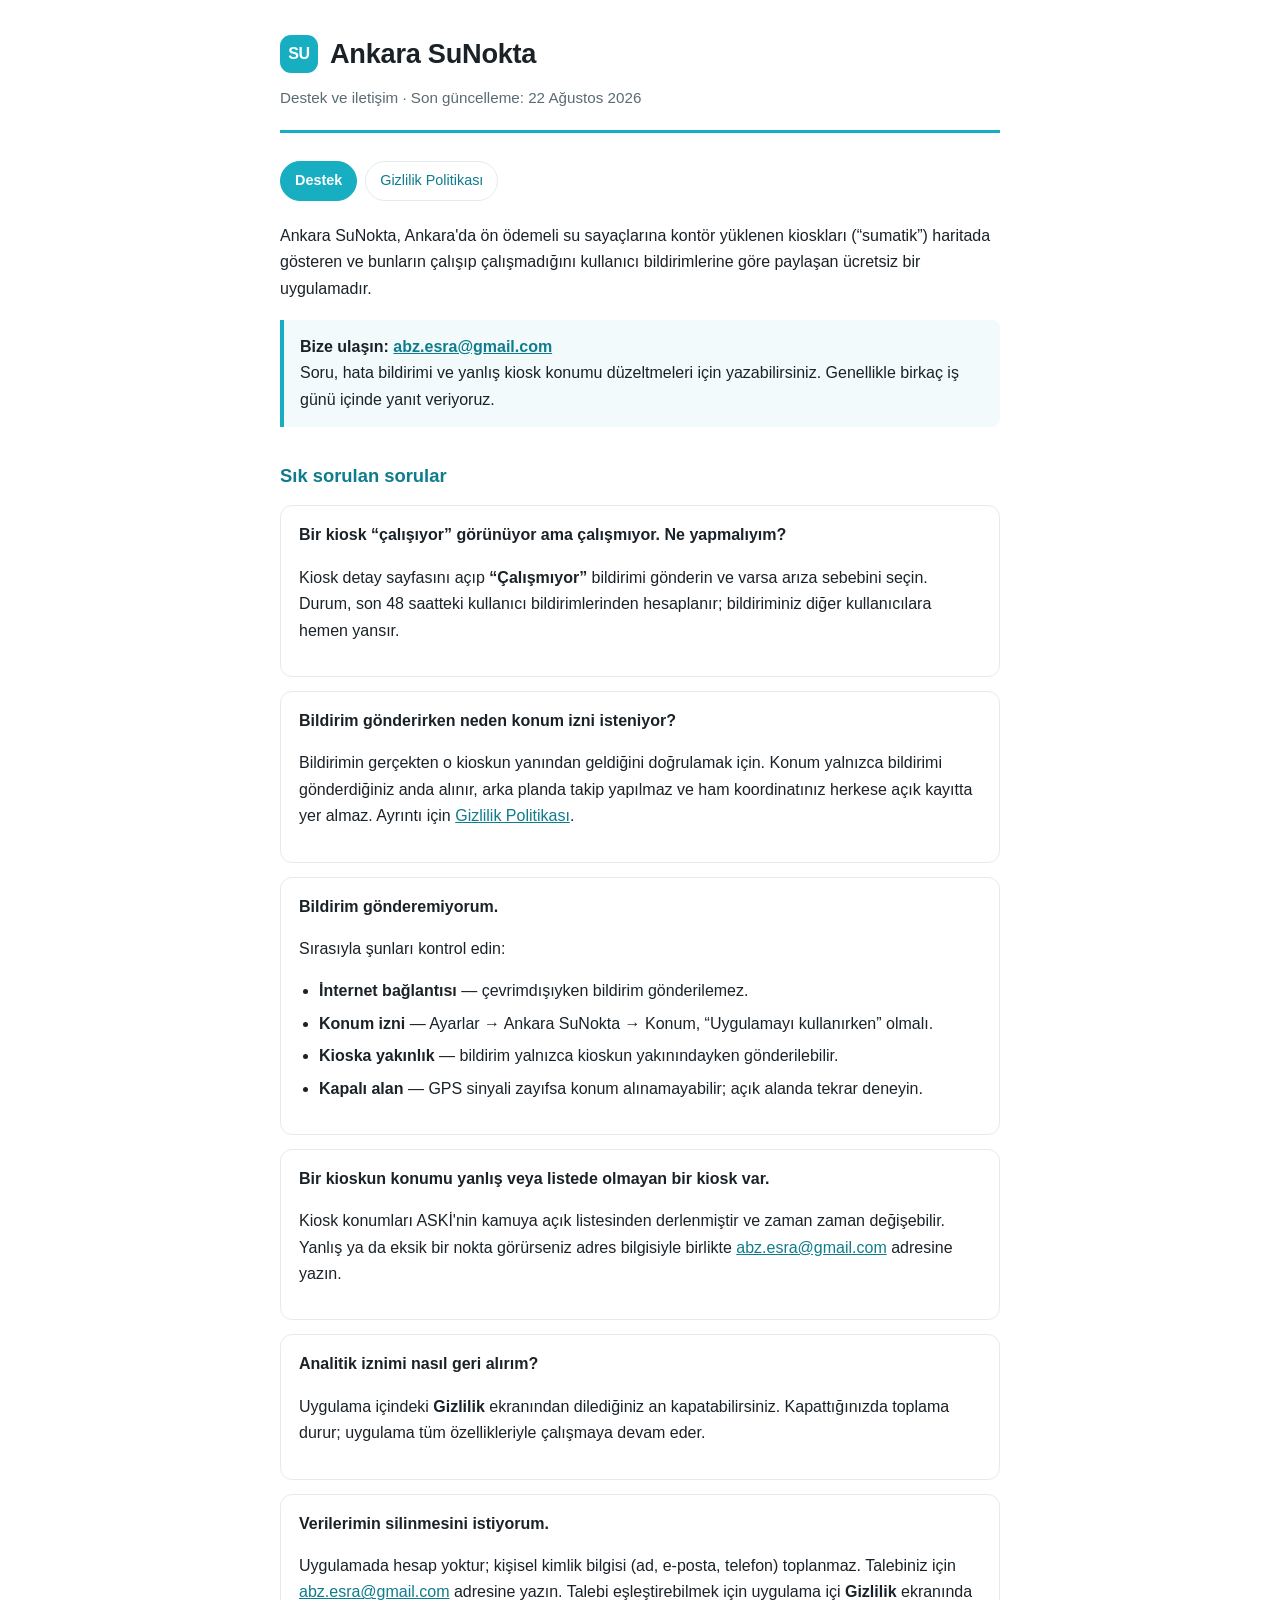
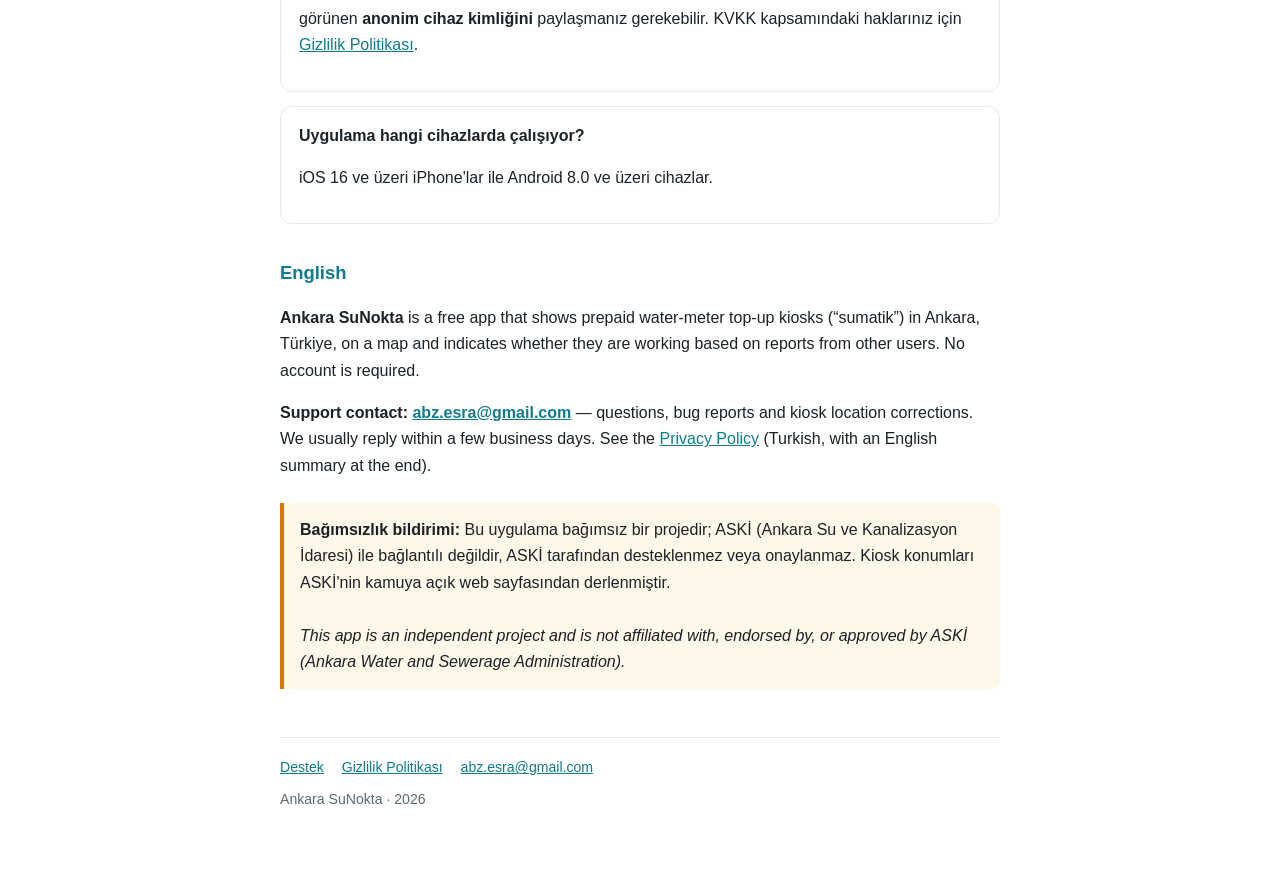
==== index.html @ 1bb0b61d "Ankara SuNokta destek ve gizlilik sayfaları App Store Connect iki URL istiyor: Support URL ve Privac" ====
<!doctype html>
<html lang="tr">
<head>
<meta charset="utf-8">
<meta name="viewport" content="width=device-width, initial-scale=1">
<title>Ankara SuNokta — Destek</title>
<meta name="description" content="Ankara SuNokta uygulaması için destek, sık sorulan sorular ve iletişim.">
<link rel="stylesheet" href="assets/style.css">
</head>
<body>
<div class="wrap">

<header>
  <div class="brand">
    <div class="mark" aria-hidden="true">SU</div>
    <h1>Ankara SuNokta</h1>
  </div>
  <p class="sub">Destek ve iletişim · Son güncelleme: 22 Ağustos 2026</p>
</header>

<nav class="nav">
  <a href="./" aria-current="page">Destek</a>
  <a href="gizlilik/">Gizlilik Politikası</a>
</nav>

<p>
  Ankara SuNokta, Ankara'da ön ödemeli su sayaçlarına kontör yüklenen kioskları
  (“sumatik”) haritada gösteren ve bunların çalışıp çalışmadığını kullanıcı
  bildirimlerine göre paylaşan ücretsiz bir uygulamadır.
</p>

<div class="note">
  <strong>Bize ulaşın:</strong>
  <a class="mail" href="mailto:abz.esra@gmail.com">abz.esra@gmail.com</a><br>
  Soru, hata bildirimi ve yanlış kiosk konumu düzeltmeleri için yazabilirsiniz.
  Genellikle birkaç iş günü içinde yanıt veriyoruz.
</div>

<h2>Sık sorulan sorular</h2>

<div class="card">
  <h3>Bir kiosk “çalışıyor” görünüyor ama çalışmıyor. Ne yapmalıyım?</h3>
  <p>
    Kiosk detay sayfasını açıp <strong>“Çalışmıyor”</strong> bildirimi gönderin ve
    varsa arıza sebebini seçin. Durum, son 48 saatteki kullanıcı bildirimlerinden
    hesaplanır; bildiriminiz diğer kullanıcılara hemen yansır.
  </p>
</div>

<div class="card">
  <h3>Bildirim gönderirken neden konum izni isteniyor?</h3>
  <p>
    Bildirimin gerçekten o kioskun yanından geldiğini doğrulamak için. Konum
    yalnızca bildirimi gönderdiğiniz anda alınır, arka planda takip yapılmaz ve
    ham koordinatınız herkese açık kayıtta yer almaz. Ayrıntı için
    <a href="gizlilik/">Gizlilik Politikası</a>.
  </p>
</div>

<div class="card">
  <h3>Bildirim gönderemiyorum.</h3>
  <p>Sırasıyla şunları kontrol edin:</p>
  <ul>
    <li><strong>İnternet bağlantısı</strong> — çevrimdışıyken bildirim gönderilemez.</li>
    <li><strong>Konum izni</strong> — Ayarlar → Ankara SuNokta → Konum, “Uygulamayı kullanırken” olmalı.</li>
    <li><strong>Kioska yakınlık</strong> — bildirim yalnızca kioskun yakınındayken gönderilebilir.</li>
    <li><strong>Kapalı alan</strong> — GPS sinyali zayıfsa konum alınamayabilir; açık alanda tekrar deneyin.</li>
  </ul>
</div>

<div class="card">
  <h3>Bir kioskun konumu yanlış veya listede olmayan bir kiosk var.</h3>
  <p>
    Kiosk konumları ASKİ'nin kamuya açık listesinden derlenmiştir ve zaman zaman
    değişebilir. Yanlış ya da eksik bir nokta görürseniz adres bilgisiyle birlikte
    <a href="mailto:abz.esra@gmail.com">abz.esra@gmail.com</a> adresine yazın.
  </p>
</div>

<div class="card">
  <h3>Analitik iznimi nasıl geri alırım?</h3>
  <p>
    Uygulama içindeki <strong>Gizlilik</strong> ekranından dilediğiniz an
    kapatabilirsiniz. Kapattığınızda toplama durur; uygulama tüm özellikleriyle
    çalışmaya devam eder.
  </p>
</div>

<div class="card">
  <h3>Verilerimin silinmesini istiyorum.</h3>
  <p>
    Uygulamada hesap yoktur; kişisel kimlik bilgisi (ad, e-posta, telefon)
    toplanmaz. Talebiniz için <a href="mailto:abz.esra@gmail.com">abz.esra@gmail.com</a>
    adresine yazın. Talebi eşleştirebilmek için uygulama içi <strong>Gizlilik</strong>
    ekranında görünen <strong>anonim cihaz kimliğini</strong> paylaşmanız gerekebilir.
    KVKK kapsamındaki haklarınız için <a href="gizlilik/#haklar">Gizlilik Politikası</a>.
  </p>
</div>

<div class="card">
  <h3>Uygulama hangi cihazlarda çalışıyor?</h3>
  <p>iOS 16 ve üzeri iPhone'lar ile Android 8.0 ve üzeri cihazlar.</p>
</div>

<h2 id="english">English</h2>
<p>
  <strong>Ankara SuNokta</strong> is a free app that shows prepaid water-meter
  top-up kiosks (“sumatik”) in Ankara, Türkiye, on a map and indicates whether
  they are working based on reports from other users. No account is required.
</p>
<p>
  <strong>Support contact:</strong>
  <a class="mail" href="mailto:abz.esra@gmail.com">abz.esra@gmail.com</a> —
  questions, bug reports and kiosk location corrections. We usually reply within
  a few business days. See the <a href="gizlilik/">Privacy Policy</a> (Turkish,
  with an English summary at the end).
</p>

<div class="disclaimer">
  <strong>Bağımsızlık bildirimi:</strong> Bu uygulama bağımsız bir projedir;
  ASKİ (Ankara Su ve Kanalizasyon İdaresi) ile bağlantılı değildir, ASKİ
  tarafından desteklenmez veya onaylanmaz. Kiosk konumları ASKİ'nin kamuya açık
  web sayfasından derlenmiştir.
  <br><br>
  <em>This app is an independent project and is not affiliated with, endorsed by,
  or approved by ASKİ (Ankara Water and Sewerage Administration).</em>
</div>

<footer>
  <a href="./">Destek</a>
  <a href="gizlilik/">Gizlilik Politikası</a>
  <a href="mailto:abz.esra@gmail.com">abz.esra@gmail.com</a>
  <div style="margin-top:8px">Ankara SuNokta · 2026</div>
</footer>

</div>
</body>
</html>
---- assets/style.css ----
:root{
  --brand:#17AEC2; --ink:#0E7C8C; --text:#1a2228; --muted:#5a6b74;
  --line:#e2ecef; --bg:#ffffff; --soft:#f2fafc; --warn:#fff7e8; --warnline:#D97706;
}
*{box-sizing:border-box}
html{-webkit-text-size-adjust:100%}
body{
  margin:0; background:var(--bg); color:var(--text);
  font:16px/1.65 -apple-system,BlinkMacSystemFont,"Segoe UI",Inter,Roboto,Helvetica,Arial,sans-serif;
}
.wrap{max-width:760px; margin:0 auto; padding:32px 20px 72px}
header{border-bottom:3px solid var(--brand); padding-bottom:20px; margin-bottom:28px}
.brand{display:flex; align-items:center; gap:12px; margin:0 0 8px}
.mark{
  width:38px; height:38px; border-radius:11px; background:var(--brand); flex:0 0 auto;
  display:grid; place-items:center; color:#fff; font-weight:700; font-size:1rem; letter-spacing:-.02em;
}
h1{font-size:1.7rem; margin:0; letter-spacing:-.01em}
.sub{color:var(--muted); font-size:.95rem; margin:0}
h2{font-size:1.15rem; margin:34px 0 10px; color:var(--ink)}
h3{font-size:1rem; margin:22px 0 6px}
ul{padding-left:20px}
li{margin:6px 0}
table{width:100%; border-collapse:collapse; margin:14px 0; font-size:.94rem}
th,td{border:1px solid var(--line); padding:9px 11px; text-align:left; vertical-align:top}
th{background:var(--soft); color:var(--ink); font-weight:600}
.note{background:var(--soft); border-left:4px solid var(--brand); padding:14px 16px; border-radius:0 8px 8px 0; margin:18px 0}
.disclaimer{background:var(--warn); border-left:4px solid var(--warnline); padding:14px 16px; border-radius:0 8px 8px 0; margin:24px 0}
a{color:var(--ink)}
.nav{display:flex; gap:8px; flex-wrap:wrap; margin:0 0 22px}
.nav a{
  display:inline-block; padding:7px 14px; border:1px solid var(--line); border-radius:999px;
  text-decoration:none; font-size:.9rem; background:#fff;
}
.nav a[aria-current="page"]{background:var(--brand); border-color:var(--brand); color:#fff; font-weight:600}
.card{border:1px solid var(--line); border-radius:12px; padding:16px 18px; margin:14px 0; background:#fff}
.card h3{margin-top:0}
.mail{font-weight:600}
footer{margin-top:48px; padding-top:18px; border-top:1px solid var(--line); color:var(--muted); font-size:.88rem}
footer a{margin-right:14px}
code{background:var(--soft); padding:1px 5px; border-radius:4px; font-size:.9em}
@media (prefers-color-scheme: dark){
  :root{
    --text:#e8eef0; --muted:#9fb2ba; --line:#26353b; --bg:#101619; --soft:#16232733;
    --ink:#4ecbdd; --warn:#2a2113;
  }
  .mark{color:#04262c}
  .nav a{background:#162024}
  .card{background:#141d21}
  .nav a[aria-current="page"]{color:#04262c}
}
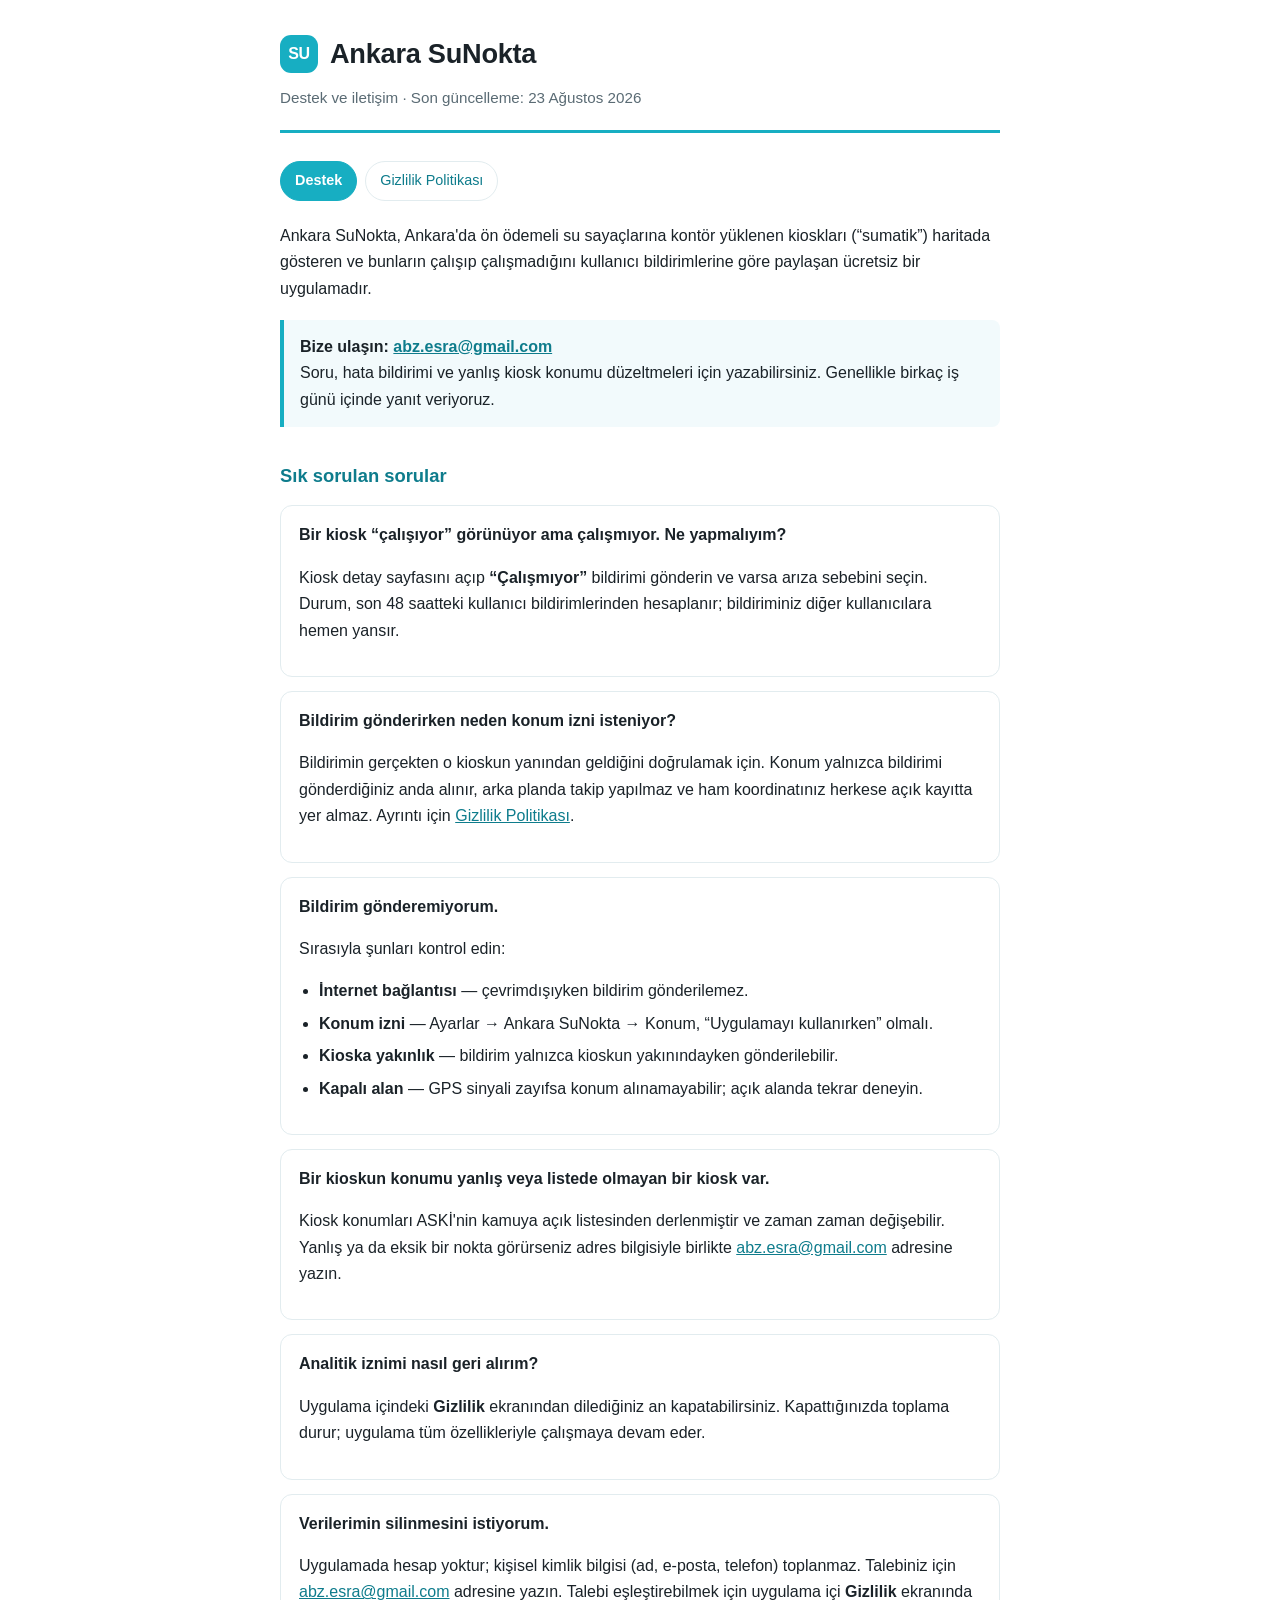
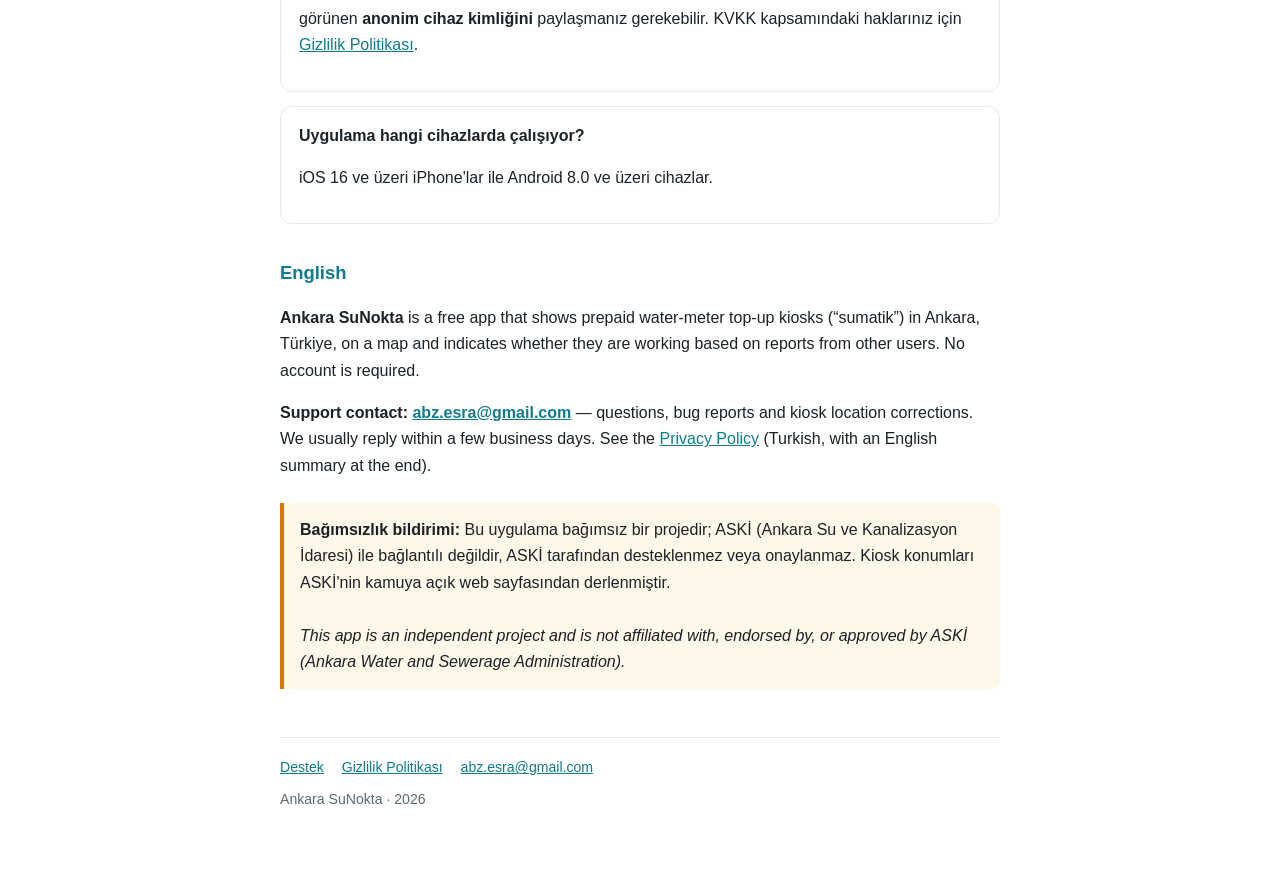
==== commit a52f829c: "gizlilik politikası: herkese açık kaydın gerçek içeriği Güvenlik incelemesi, herkese açık bildirim k" ====
--- a/index.html
+++ b/index.html
@@ -15,7 +15,7 @@
     <div class="mark" aria-hidden="true">SU</div>
     <h1>Ankara SuNokta</h1>
   </div>
-  <p class="sub">Destek ve iletişim · Son güncelleme: 22 Ağustos 2026</p>
+  <p class="sub">Destek ve iletişim · Son güncelleme: 23 Ağustos 2026</p>
 </header>
 
 <nav class="nav">
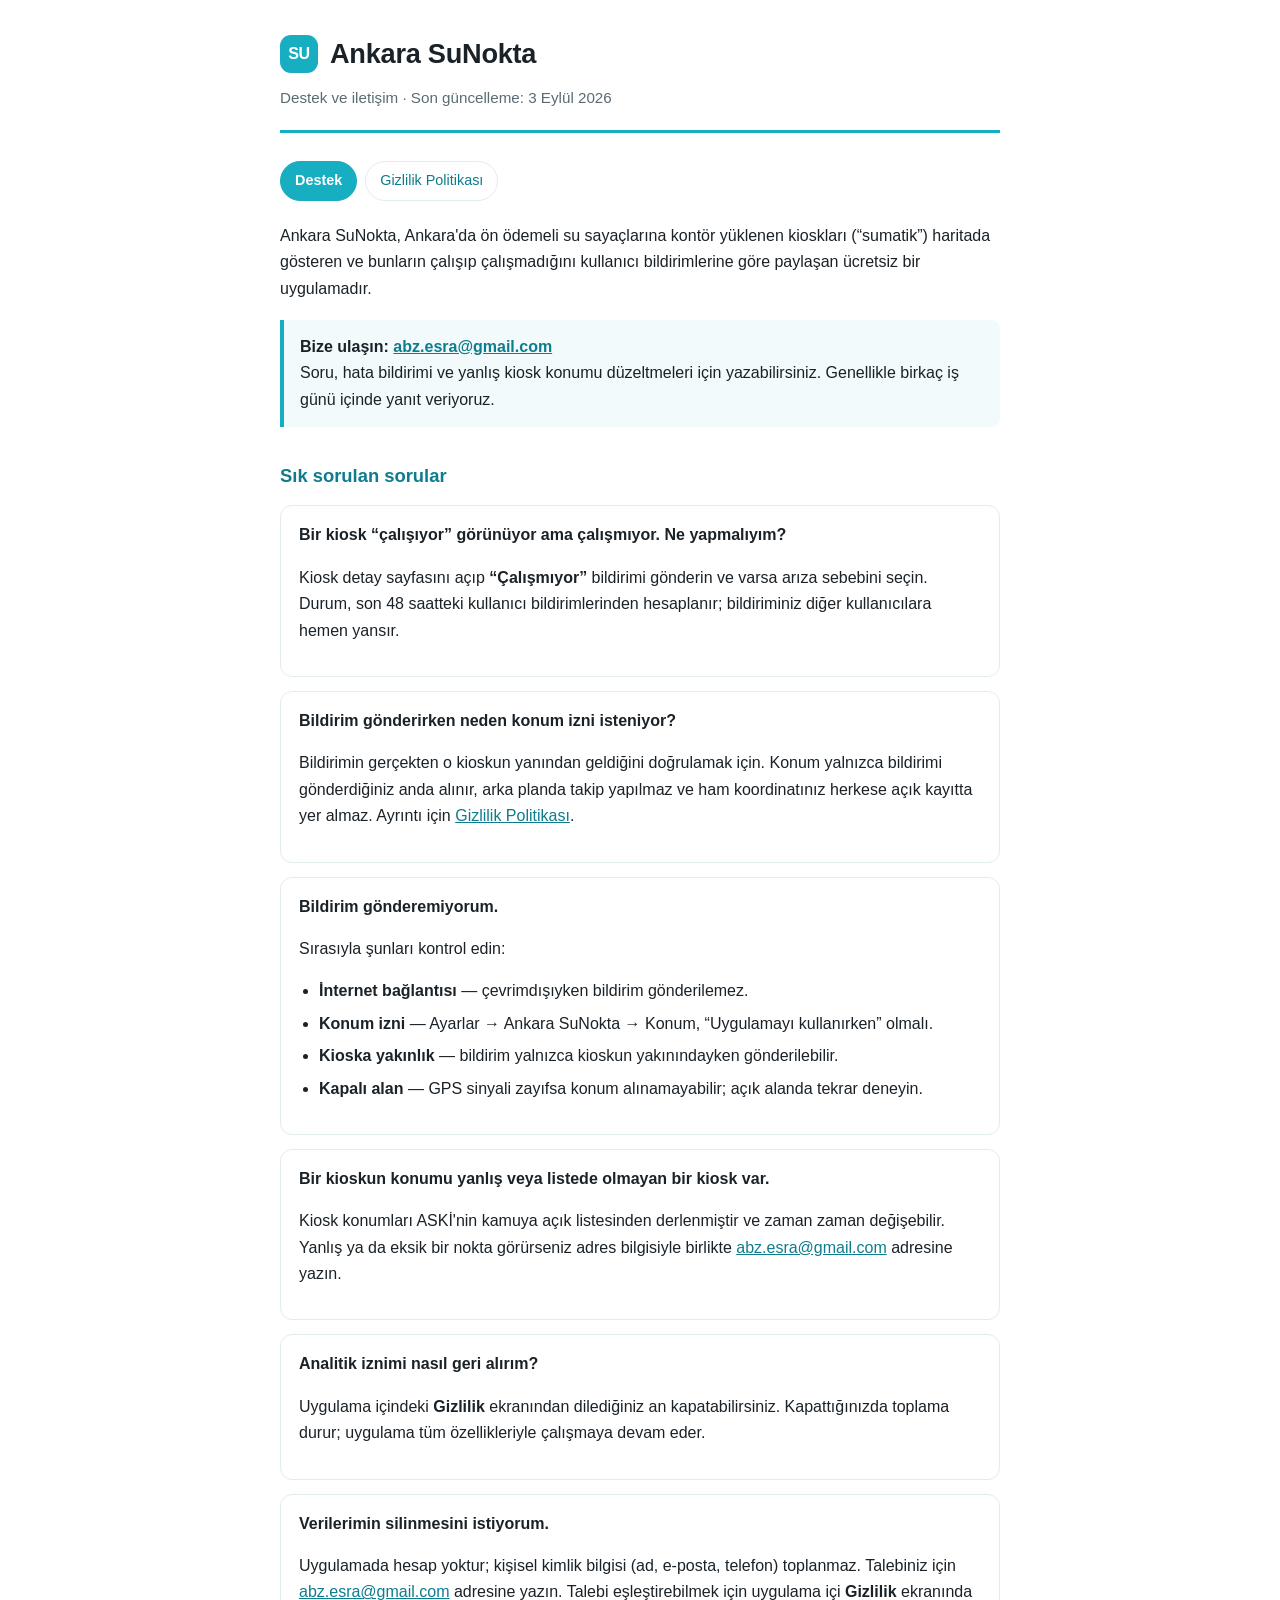
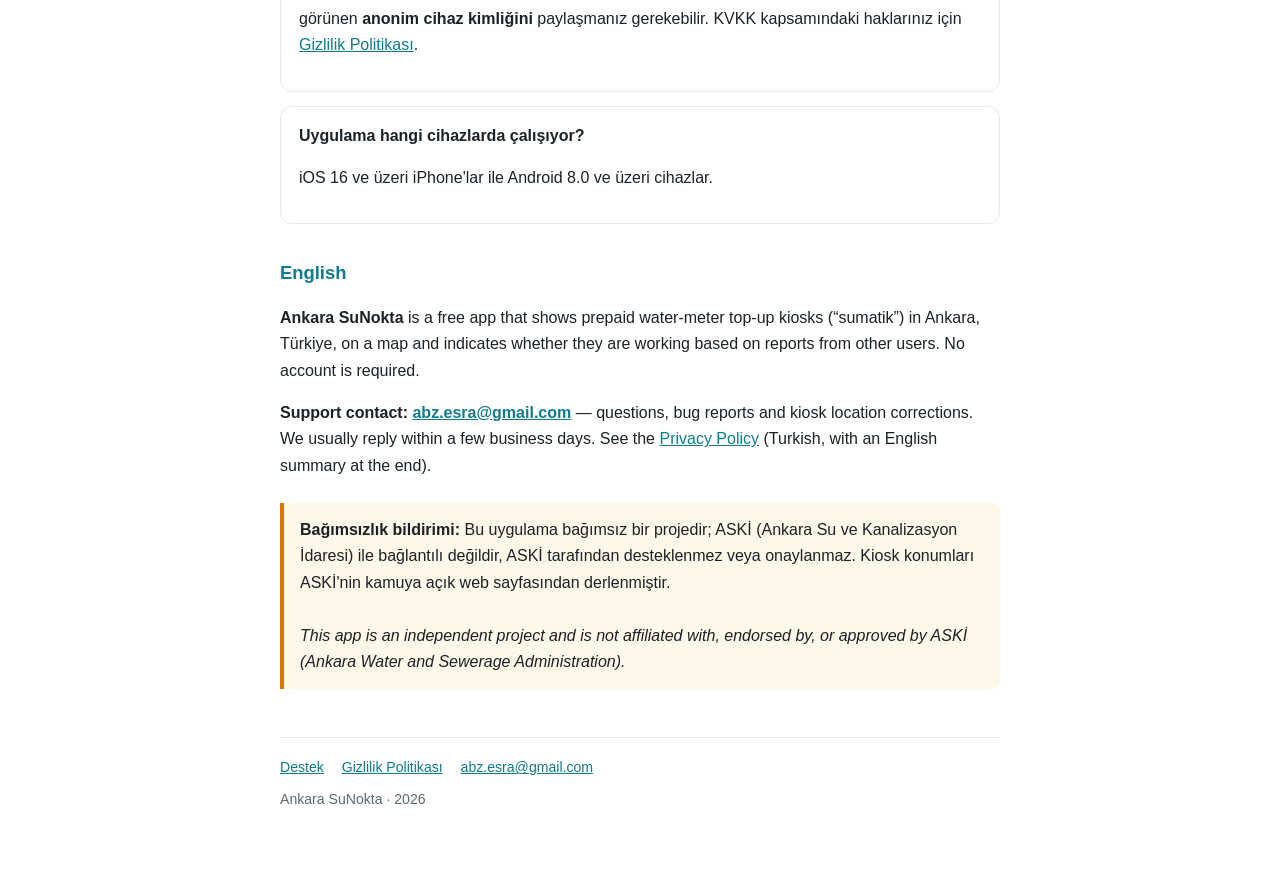
==== commit 5162889d: "gizlilik: analitik varsayılan kapalı + izleme yapılmadığı beyanı App Store incelemesi, ilk açılıştak" ====
--- a/index.html
+++ b/index.html
@@ -15,7 +15,7 @@
     <div class="mark" aria-hidden="true">SU</div>
     <h1>Ankara SuNokta</h1>
   </div>
-  <p class="sub">Destek ve iletişim · Son güncelleme: 23 Ağustos 2026</p>
+  <p class="sub">Destek ve iletişim · Son güncelleme: 3 Eylül 2026</p>
 </header>
 
 <nav class="nav">
